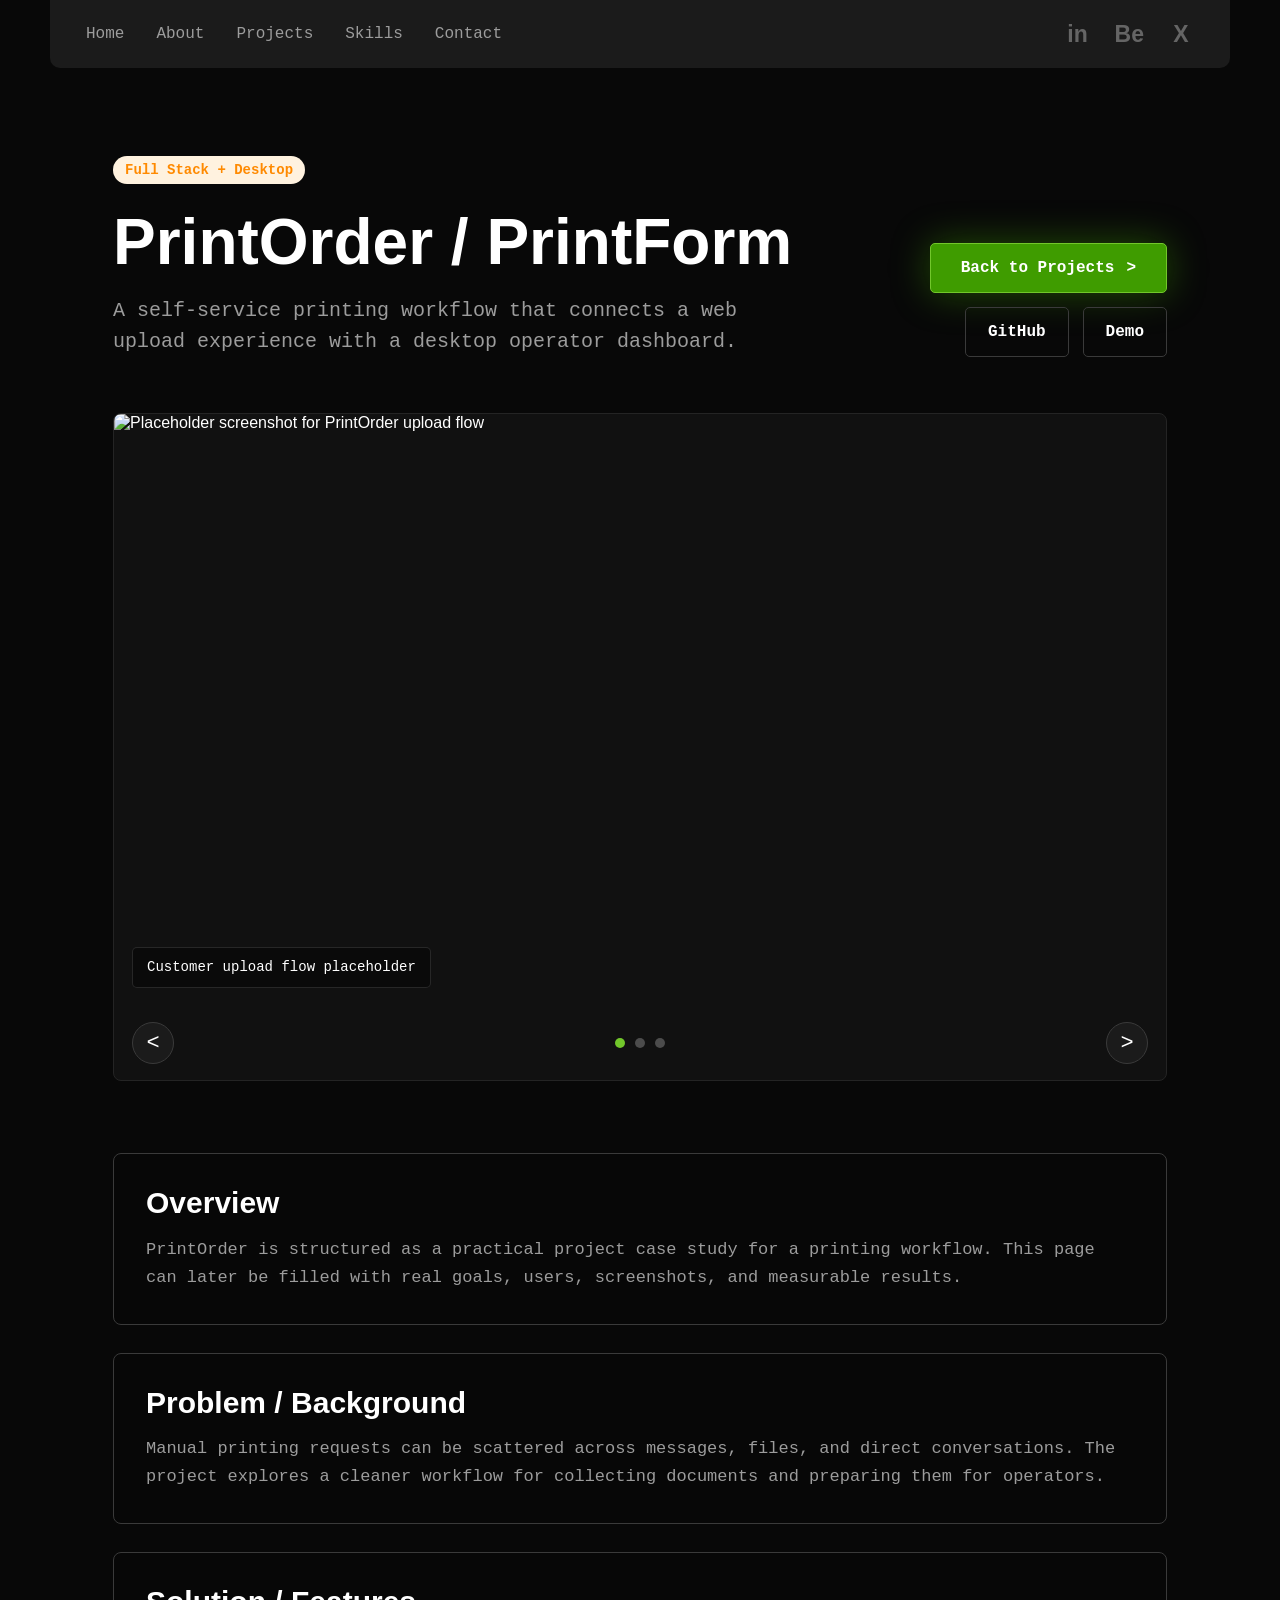
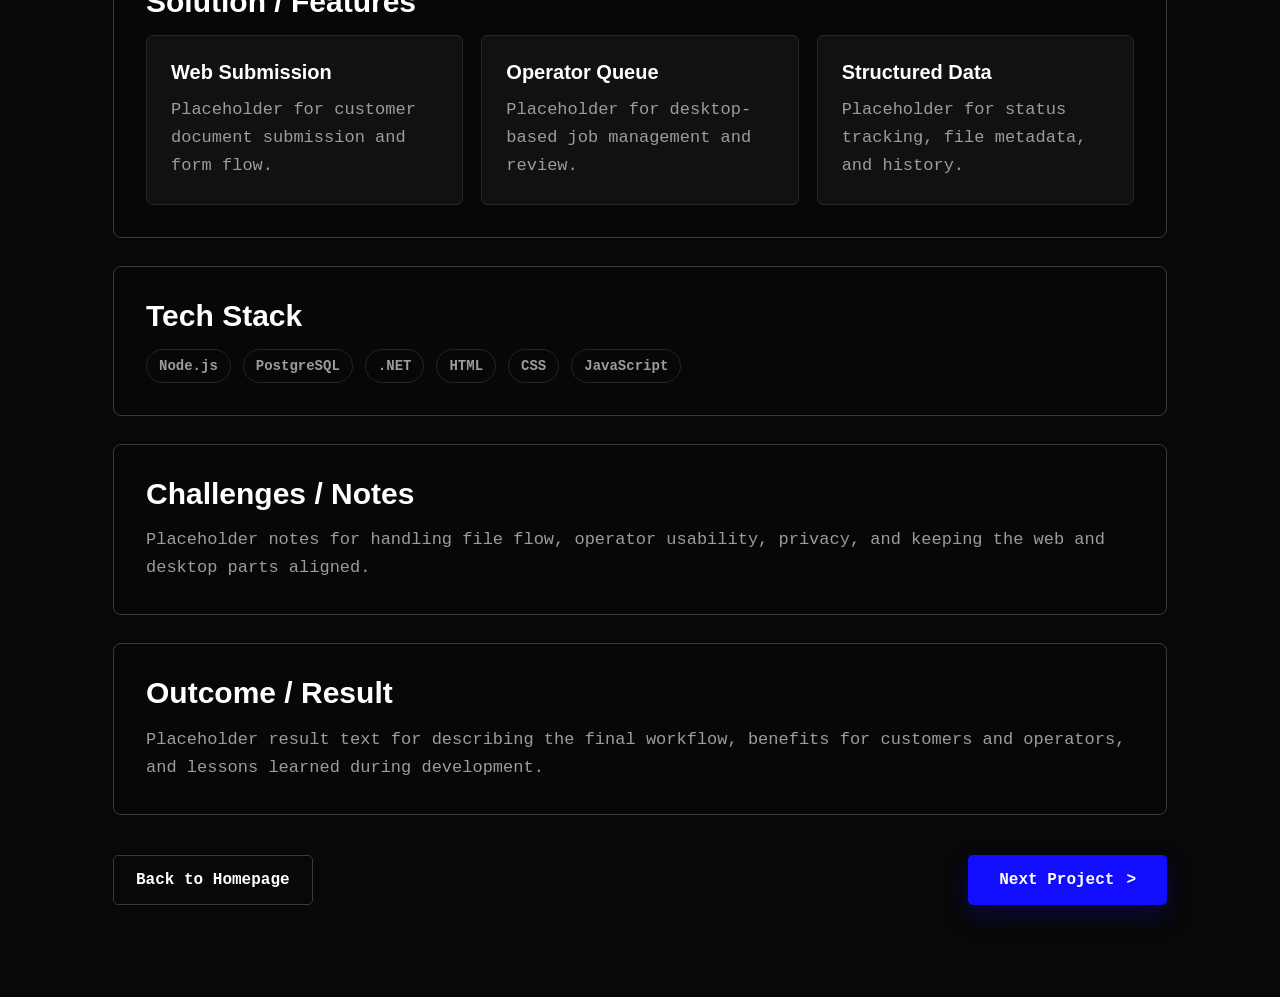
==== project-printorder.html @ 743b9566 "detail project" ====
<!doctype html>
<html lang="en">
  <head>
    <meta charset="UTF-8" />
    <meta name="viewport" content="width=device-width, initial-scale=1.0" />
    <title>PrintOrder Project</title>
    <link rel="stylesheet" href="styles.css" />
  </head>
  <body class="project-detail-page">
    <header class="site-header" aria-label="Primary navigation">
      <button
        class="nav-toggle"
        type="button"
        aria-label="Open navigation"
        aria-controls="primary-navigation"
        aria-expanded="false"
      >
        <span aria-hidden="true"></span>
        <span aria-hidden="true"></span>
        <span aria-hidden="true"></span>
      </button>

      <div class="nav-overlay" hidden></div>

      <div class="nav-shell" id="primary-navigation">
        <button class="nav-close" type="button" aria-label="Close navigation">
          <span aria-hidden="true">x</span>
        </button>

        <a class="nav-link" href="index.html#home">Home</a>
        <a class="nav-link" href="index.html#about">About</a>
        <a class="nav-link" href="index.html#projects">Projects</a>
        <a class="nav-link" href="index.html#skills">Skills</a>
        <a class="nav-link" href="index.html#contact">Contact</a>

        <div class="social-links" aria-label="Social links">
          <a href="#" aria-label="LinkedIn">in</a>
          <a href="#" aria-label="Behance">Be</a>
          <a href="#" aria-label="X">X</a>
        </div>
      </div>
    </header>

    <main>
      <section class="project-detail-header">
        <div class="section-container project-detail-header-grid">
          <div>
            <span class="project-tag tag-orange">Full Stack + Desktop</span>
            <h1>PrintOrder / PrintForm</h1>
            <p class="project-detail-summary">
              A self-service printing workflow that connects a web upload
              experience with a desktop operator dashboard.
            </p>
          </div>

          <div class="project-detail-actions">
            <a class="cta-button cta-green" href="index.html#projects">
              Back to Projects <span aria-hidden="true">&gt;</span>
            </a>
            <a class="detail-link-button" href="#">GitHub</a>
            <a class="detail-link-button" href="#">Demo</a>
          </div>
        </div>
      </section>

      <section class="project-gallery-section" aria-label="Project screenshots">
        <div class="section-container">
          <div class="project-gallery" data-gallery>
            <div class="project-gallery-viewport">
              <div class="project-gallery-track">
                <figure class="project-gallery-slide">
                  <img
                    src="https://images.unsplash.com/photo-1581291518857-4e27b48ff24e?auto=format&fit=crop&w=1400&q=85"
                    alt="Placeholder screenshot for PrintOrder upload flow"
                  />
                  <figcaption>Customer upload flow placeholder</figcaption>
                </figure>
                <figure class="project-gallery-slide">
                  <img
                    src="https://images.unsplash.com/photo-1551288049-bebda4e38f71?auto=format&fit=crop&w=1400&q=85"
                    alt="Placeholder screenshot for PrintOrder operator dashboard"
                  />
                  <figcaption>Operator dashboard placeholder</figcaption>
                </figure>
                <figure class="project-gallery-slide">
                  <img
                    src="https://images.unsplash.com/photo-1515879218367-8466d910aaa4?auto=format&fit=crop&w=1400&q=85"
                    alt="Placeholder screenshot for PrintOrder job detail"
                  />
                  <figcaption>Print job detail placeholder</figcaption>
                </figure>
              </div>
            </div>

            <div class="project-gallery-controls">
              <button type="button" data-gallery-prev aria-label="Previous screenshot">
                &lt;
              </button>
              <div class="project-gallery-dots" role="tablist" aria-label="Screenshot slides">
                <button type="button" data-gallery-dot aria-label="Show screenshot 1"></button>
                <button type="button" data-gallery-dot aria-label="Show screenshot 2"></button>
                <button type="button" data-gallery-dot aria-label="Show screenshot 3"></button>
              </div>
              <button type="button" data-gallery-next aria-label="Next screenshot">
                &gt;
              </button>
            </div>
          </div>
        </div>
      </section>

      <div class="section-container project-detail-content">
        <section class="project-detail-section">
          <h2>Overview</h2>
          <p>
            PrintOrder is structured as a practical project case study for a
            printing workflow. This page can later be filled with real goals,
            users, screenshots, and measurable results.
          </p>
        </section>

        <section class="project-detail-section">
          <h2>Problem / Background</h2>
          <p>
            Manual printing requests can be scattered across messages, files,
            and direct conversations. The project explores a cleaner workflow
            for collecting documents and preparing them for operators.
          </p>
        </section>

        <section class="project-detail-section">
          <h2>Solution / Features</h2>
          <div class="feature-grid">
            <article>
              <h3>Web Submission</h3>
              <p>Placeholder for customer document submission and form flow.</p>
            </article>
            <article>
              <h3>Operator Queue</h3>
              <p>Placeholder for desktop-based job management and review.</p>
            </article>
            <article>
              <h3>Structured Data</h3>
              <p>Placeholder for status tracking, file metadata, and history.</p>
            </article>
          </div>
        </section>

        <section class="project-detail-section">
          <h2>Tech Stack</h2>
          <div class="tech-stack-list">
            <span>Node.js</span>
            <span>PostgreSQL</span>
            <span>.NET</span>
            <span>HTML</span>
            <span>CSS</span>
            <span>JavaScript</span>
          </div>
        </section>

        <section class="project-detail-section">
          <h2>Challenges / Notes</h2>
          <p>
            Placeholder notes for handling file flow, operator usability,
            privacy, and keeping the web and desktop parts aligned.
          </p>
        </section>

        <section class="project-detail-section">
          <h2>Outcome / Result</h2>
          <p>
            Placeholder result text for describing the final workflow, benefits
            for customers and operators, and lessons learned during development.
          </p>
        </section>

        <nav class="project-bottom-nav" aria-label="Project navigation">
          <a class="detail-link-button" href="index.html#projects">Back to Homepage</a>
          <a class="cta-button cta-blue" href="project-cs-ticketing.html">
            Next Project <span aria-hidden="true">&gt;</span>
          </a>
        </nav>
      </div>
    </main>

    <script src="script.js"></script>
  </body>
</html>
---- styles.css ----
:root {
  --black: #080808;
  --panel: #1b1b1b;
  --white: #ffffff;
  --ink: #080808;
  --muted: #9c9c9c;
  --muted-on-light: #626262;
  --dark-muted: #777777;
  --line: #242424;
  --green: #3f9c00;
  --orange: #ff9f15;
  --blue: #120dff;
  --teal: #2eb99c;
  --container: 1472px;
  --content-container: 1054px;
}

* {
  box-sizing: border-box;
}

html {
  scroll-behavior: smooth;
}

body {
  margin: 0;
  background: var(--black);
  color: var(--white);
  font-family: Inter, Arial, Helvetica, sans-serif;
}

.hidden-field {
  display: none;
}

a {
  color: inherit;
  text-decoration: none;
}

a:focus-visible,
button:focus-visible {
  outline: 3px solid #72c72b;
  outline-offset: 4px;
}

img {
  display: block;
  max-width: 100%;
}

.section-container {
  width: min(var(--container), calc(100% - 48px));
  margin: 0 auto;
}

.site-header {
  position: sticky;
  top: 0;
  z-index: 10;
  background: var(--black);
}

.nav-toggle,
.nav-close {
  display: none;
}

.nav-overlay {
  position: fixed;
  inset: 0;
  z-index: 45;
  background: rgba(0, 0, 0, 0.62);
}

.nav-overlay[hidden] {
  display: none;
}

.nav-shell {
  width: min(1776px, calc(100% - 48px));
  min-height: 80px;
  margin: 0 auto;
  padding: 0 112px;
  background: var(--panel);
  border-radius: 0 0 10px 10px;
  display: flex;
  align-items: center;
  gap: 58px;
  color: var(--muted);
  font-family: "Courier New", Courier, monospace;
  font-size: 18px;
  line-height: 1;
}

.nav-link {
  white-space: nowrap;
  transition: color 160ms ease;
}

.nav-link:hover,
.nav-link:focus-visible {
  color: var(--white);
}

.social-links {
  margin-left: auto;
  display: flex;
  align-items: center;
  gap: 30px;
  font-family: Arial, Helvetica, sans-serif;
  font-size: 26px;
  font-weight: 800;
  color: #656565;
}

.social-links a {
  min-width: 26px;
  text-align: center;
  transition: color 160ms ease;
}

.social-links a:hover,
.social-links a:focus-visible {
  color: var(--white);
}

.hero-section {
  min-height: calc(100vh - 80px);
  padding-bottom: 28px;
  background: var(--black);
}

.hero-section .section-container {
  width: min(var(--content-container), calc(100% - 48px));
}

.hero-grid {
  min-height: 390px;
  padding-top: 42px;
  display: grid;
  grid-template-columns: minmax(0, 460px) minmax(300px, 360px);
  align-items: center;
  justify-content: space-between;
  gap: 64px;
}

.hero-copy {
  max-width: 460px;
}

.hero-copy h1 {
  margin: 0 0 20px;
  color: var(--white);
  font-size: clamp(40px, 3.4vw, 50px);
  line-height: 1.05;
  font-weight: 800;
}

.hero-copy p {
  max-width: 460px;
  margin: 0;
  color: var(--muted);
  font-family: "Courier New", Courier, monospace;
  font-size: 18px;
  line-height: 1.5;
}

.hero-copy .hero-subheading {
  margin-bottom: 14px;
  color: var(--white);
  font-size: 19px;
  font-weight: 700;
  line-height: 1.45;
}

.cta-button {
  width: fit-content;
  min-height: 47px;
  margin-top: 52px;
  padding: 0 30px;
  border-radius: 5px;
  display: inline-flex;
  align-items: center;
  justify-content: center;
  gap: 12px;
  color: var(--white);
  font-family: "Courier New", Courier, monospace;
  font-size: 16px;
  font-weight: 700;
  line-height: 1;
  border: 1px solid transparent;
  transition:
    transform 160ms ease,
    box-shadow 160ms ease,
    filter 160ms ease;
}

.hero-copy .cta-button {
  width: min(360px, 100%);
  min-width: 0;
  min-height: 62px;
  margin-top: 28px;
  padding: 0 32px;
  font-size: 19px;
}

.cta-button:hover,
.cta-button:focus-visible {
  transform: translateY(-2px);
  filter: brightness(1.04);
}

.cta-green {
  background: var(--green);
  border-color: #72c72b;
  box-shadow: 0 0 38px rgba(63, 156, 0, 0.46);
}

.cta-orange {
  background: var(--orange);
  box-shadow: 0 10px 24px rgba(255, 159, 21, 0.22);
}

.cta-blue {
  background: var(--blue);
  box-shadow: 0 10px 24px rgba(18, 13, 255, 0.22);
}

.cta-teal {
  background: var(--teal);
  box-shadow: 0 10px 24px rgba(46, 185, 156, 0.22);
}

.portrait-wrap {
  width: min(320px, 100%);
  aspect-ratio: 1;
  justify-self: end;
  border-radius: 50%;
  overflow: hidden;
  background: #27342e;
}

.portrait-wrap img {
  width: 100%;
  height: 100%;
  object-fit: cover;
  object-position: center top;
}

.focus-areas {
  margin-top: 4px;
}

.focus-areas > p {
  margin: 0 0 14px;
  color: var(--white);
  font-family: "Courier New", Courier, monospace;
  font-size: 18px;
  line-height: 1;
}

.focus-grid {
  display: grid;
  grid-template-columns: repeat(5, minmax(0, 1fr));
  gap: 18px;
}

.focus-card {
  min-height: 56px;
  padding: 10px 14px;
  border: 1px solid var(--line);
  border-radius: 8px;
  display: flex;
  align-items: center;
  justify-content: center;
  color: #5d5d5d;
  font-family: "Courier New", Courier, monospace;
  font-size: 17px;
  font-weight: 800;
  line-height: 1.25;
  text-align: center;
}

.about-section {
  background: var(--black);
  color: var(--white);
  padding: 72px 0 80px;
}

.about-section .section-container,
.project-section .section-container,
.skills-section .section-container {
  width: min(var(--content-container), calc(100% - 48px));
}

.about-section .section-heading h2,
.skills-section .section-heading h2 {
  color: var(--white);
}

.about-section .section-heading p,
.skills-section .section-heading p {
  color: var(--muted);
}

.about-section .section-heading {
  margin-bottom: 46px;
}

.about-layout {
  display: grid;
  gap: 32px;
  align-items: start;
}

.about-copy {
  display: grid;
  grid-template-columns: repeat(2, minmax(0, 1fr));
  gap: 28px;
}

.about-copy p {
  margin: 0;
  color: var(--muted);
  font-family: "Courier New", Courier, monospace;
  font-size: 18px;
  line-height: 1.6;
}

.about-highlight-grid {
  display: grid;
  grid-template-columns: repeat(3, minmax(0, 1fr));
  gap: 18px;
}

.about-card,
.skill-card {
  border: 1px solid #3a3a3a;
  border-radius: 5px;
  background: rgba(8, 8, 8, 0.24);
}

.about-card {
  min-height: 142px;
  padding: 24px 24px;
}

.about-card h3,
.skill-card h3 {
  margin: 0 0 14px;
  color: var(--white);
  font-size: 22px;
  line-height: 1.2;
  font-weight: 800;
}

.about-card p,
.skill-card p {
  margin: 0;
  color: var(--muted);
  font-family: "Courier New", Courier, monospace;
  font-size: 16px;
  line-height: 1.6;
}

.project-section {
  background: #ffffff;
  color: var(--ink);
  padding: 92px 0 142px;
}

.section-heading {
  max-width: 690px;
  margin: 0 auto 72px;
  text-align: center;
}

.section-heading h2 {
  margin: 0 0 14px;
  color: var(--ink);
  font-size: clamp(36px, 4vw, 44px);
  line-height: 1.1;
  font-weight: 800;
}

.section-heading p {
  margin: 0;
  color: var(--muted-on-light);
  font-family: "Courier New", Courier, monospace;
  font-size: 18px;
  line-height: 1.6;
}

.project-row {
  display: grid;
  grid-template-columns: minmax(0, 470px) minmax(0, 526px);
  align-items: center;
  justify-content: space-between;
  gap: 58px;
  margin-top: 94px;
}

.section-heading + .project-row {
  margin-top: 0;
}

.project-row-reverse {
  grid-template-columns: minmax(0, 526px) minmax(0, 470px);
}

.project-row-reverse .project-copy {
  order: 2;
}

.project-row-reverse .project-image {
  order: 1;
}

.project-copy {
  max-width: 510px;
}

.project-tag {
  min-height: 28px;
  padding: 7px 12px;
  border-radius: 999px;
  display: inline-flex;
  align-items: center;
  font-family: "Courier New", Courier, monospace;
  font-size: 14px;
  font-weight: 700;
  line-height: 1;
}

.tag-orange {
  background: #fff2df;
  color: #ff8a00;
}

.tag-blue {
  background: #e8efff;
  color: #000dff;
}

.tag-teal {
  background: #e5fff7;
  color: #14a98b;
}

.project-copy h3 {
  margin: 26px 0 14px;
  color: var(--ink);
  font-size: 30px;
  line-height: 1.14;
  font-weight: 800;
}

.project-copy p {
  margin: 0;
  color: var(--muted-on-light);
  font-family: "Courier New", Courier, monospace;
  font-size: 18px;
  line-height: 1.55;
}

.project-stack {
  margin-top: 16px !important;
  color: var(--dark-muted) !important;
  font-size: 16px !important;
  font-weight: 700;
}

.project-copy .cta-button {
  margin-top: 34px;
}

.project-image {
  width: 100%;
  aspect-ratio: 526 / 354;
  border-radius: 6px;
  object-fit: cover;
  box-shadow: 0 18px 48px rgba(8, 8, 8, 0.06);
}

.skills-section {
  background: var(--black);
  color: var(--white);
  padding: 92px 0 112px;
}

.skills-grid {
  display: grid;
  grid-template-columns: repeat(5, minmax(0, 1fr));
  gap: 20px;
}

.skill-card {
  min-height: 178px;
  padding: 28px 22px;
}

.contact-section {
  background: var(--black);
  color: var(--white);
  padding: 92px 0 0;
}

.contact-section .section-container {
  width: min(var(--content-container), calc(100% - 48px));
}

.contact-section .section-heading {
  max-width: 860px;
  margin-bottom: 72px;
}

.contact-section .section-heading h2 {
  color: var(--white);
}

.contact-section .section-heading p {
  color: var(--muted);
  font-size: 23px;
  line-height: 1.55;
}

.contact-form {
  width: min(560px, 100%);
  margin: 0 auto;
  display: grid;
  gap: 30px;
}

.form-field {
  display: grid;
  gap: 10px;
  color: var(--white);
  font-family: "Courier New", Courier, monospace;
  font-size: 19px;
  font-weight: 700;
}

.form-field input,
.form-field textarea {
  width: 100%;
  border: 1px solid #d7d7d7;
  border-radius: 5px;
  background: #f4f4f4;
  color: var(--ink);
  font: 20px/1.4 "Courier New", Courier, monospace;
  outline: none;
  transition:
    border-color 160ms ease,
    box-shadow 160ms ease;
}

.form-field input {
  min-height: 64px;
  padding: 0 20px;
}

.form-field textarea {
  min-height: 192px;
  padding: 18px 20px;
  resize: vertical;
}

.form-field input::placeholder,
.form-field textarea::placeholder {
  color: #626262;
}

.form-field input:focus,
.form-field textarea:focus {
  border-color: #72c72b;
  box-shadow: 0 0 0 3px rgba(63, 156, 0, 0.2);
}

.form-field input:focus-visible,
.form-field textarea:focus-visible {
  outline: 3px solid #72c72b;
  outline-offset: 2px;
}

.contact-submit {
  width: 100%;
  min-height: 80px;
  margin-top: 4px;
  font-size: 24px;
  box-shadow: 0 22px 46px rgba(63, 156, 0, 0.3);
}

.contact-footer {
  min-height: 120px;
  margin-top: 118px;
  background: var(--panel);
  display: flex;
  align-items: center;
  justify-content: center;
}

.contact-footer p {
  margin: 0;
  color: var(--muted);
  font-family: "Courier New", Courier, monospace;
  font-size: 20px;
}

.contact-footer span {
  color: #ff3f36;
}

.thank-you-page {
  min-height: 100vh;
  background: var(--black);
}

.success-shell {
  min-height: 100vh;
  padding: 48px 24px;
  display: flex;
  align-items: center;
  justify-content: center;
}

.success-panel {
  width: min(560px, 100%);
  text-align: center;
}

.success-kicker {
  margin: 0 0 18px;
  color: var(--green);
  font-family: "Courier New", Courier, monospace;
  font-size: 18px;
  font-weight: 700;
}

.success-panel h1 {
  margin: 0 0 22px;
  color: var(--white);
  font-size: clamp(44px, 6vw, 64px);
  line-height: 1.05;
  font-weight: 800;
}

.success-panel p {
  margin: 0 auto;
  color: var(--muted);
  font-family: "Courier New", Courier, monospace;
  font-size: 19px;
  line-height: 1.6;
}

.success-button {
  min-width: 260px;
  min-height: 64px;
  margin-top: 38px;
  font-size: 18px;
  box-shadow: 0 18px 42px rgba(63, 156, 0, 0.28);
}

@media (max-width: 1280px) {
  .nav-shell {
    width: min(1180px, calc(100% - 48px));
    min-height: 68px;
    padding: 0 36px;
    gap: 32px;
    font-size: 16px;
  }

  .social-links {
    gap: 24px;
    font-size: 23px;
  }

  .hero-grid {
    gap: 52px;
  }

  .focus-grid,
  .skills-grid {
    gap: 18px;
  }

  .focus-card {
    font-size: 15px;
  }
}

@media (max-width: 960px) {
  .nav-shell {
    min-height: auto;
    padding: 16px 20px;
    flex-wrap: wrap;
    row-gap: 14px;
  }

  .social-links {
    width: 100%;
    margin-left: 0;
    justify-content: flex-start;
    font-size: 22px;
  }

  .hero-section {
    min-height: auto;
    padding-bottom: 42px;
  }

  .hero-grid {
    min-height: auto;
    padding-top: 48px;
    grid-template-columns: 1fr;
  }

  .portrait-wrap {
    width: min(320px, 100%);
    justify-self: start;
  }

  .hero-copy .cta-button {
    width: min(360px, 100%);
    min-width: 0;
  }

  .focus-grid {
    grid-template-columns: repeat(2, minmax(0, 1fr));
  }

  .about-layout,
  .project-row,
  .project-row-reverse {
    grid-template-columns: 1fr;
    gap: 34px;
  }

  .project-row,
  .project-row-reverse {
    margin-top: 82px;
  }

  .project-row-reverse .project-copy,
  .project-row-reverse .project-image {
    order: initial;
  }

  .about-highlight-grid {
    grid-template-columns: repeat(3, minmax(0, 1fr));
  }

  .project-image {
    max-width: 680px;
  }

  .skills-grid {
    grid-template-columns: repeat(2, minmax(0, 1fr));
  }
}

@media (max-width: 640px) {
  .section-container {
    width: min(var(--container), calc(100% - 32px));
  }

  .hero-section .section-container,
  .about-section .section-container,
  .project-section .section-container,
  .skills-section .section-container,
  .contact-section .section-container {
    width: min(var(--content-container), calc(100% - 32px));
  }

  .site-header {
    position: sticky;
    min-height: 56px;
    padding: 0 16px;
    display: flex;
    align-items: center;
    justify-content: flex-end;
    z-index: 40;
    background: var(--black);
  }

  .nav-open {
    overflow: hidden;
  }

  .nav-toggle {
    width: 42px;
    height: 42px;
    padding: 0;
    border: 1px solid var(--line);
    border-radius: 6px;
    background: var(--panel);
    display: inline-flex;
    flex-direction: column;
    align-items: center;
    justify-content: center;
    gap: 5px;
    color: var(--white);
    cursor: pointer;
  }

  .nav-toggle span {
    width: 18px;
    height: 2px;
    border-radius: 999px;
    background: currentColor;
  }

  .nav-shell {
    position: fixed;
    inset: 0 auto 0 0;
    z-index: 50;
    width: min(300px, 84vw);
    min-height: 100dvh;
    margin: 0;
    padding: 20px 22px 28px;
    border-radius: 0 10px 10px 0;
    display: flex;
    flex-direction: column;
    align-items: flex-start;
    flex-wrap: nowrap;
    gap: 24px;
    overflow-y: auto;
    font-size: 17px;
    white-space: nowrap;
    transform: translateX(-100%);
    box-shadow: 24px 0 60px rgba(0, 0, 0, 0.46);
    transition: transform 180ms ease;
  }

  .nav-open .nav-shell {
    transform: translateX(0);
  }

  .nav-close {
    width: 38px;
    height: 38px;
    margin: 0 0 12px auto;
    padding: 0;
    border: 1px solid var(--line);
    border-radius: 6px;
    background: #111111;
    display: inline-flex;
    align-items: center;
    justify-content: center;
    color: var(--muted);
    font-family: Arial, Helvetica, sans-serif;
    font-size: 22px;
    font-weight: 700;
    line-height: 1;
    cursor: pointer;
  }

  .nav-link {
    width: 100%;
    padding: 8px 0;
    flex: 0 0 auto;
  }

  .social-links {
    width: 100%;
    margin: auto 0 0;
    padding-top: 24px;
    border-top: 1px solid var(--line);
    justify-content: flex-start;
    gap: 22px;
    font-size: 22px;
  }

  .social-links a {
    min-width: 20px;
  }

  .hero-section {
    padding-bottom: 44px;
  }

  .hero-grid {
    padding-top: 34px;
    gap: 26px;
    text-align: center;
  }

  .hero-copy {
    max-width: 100%;
  }

  .hero-copy h1 {
    margin-bottom: 18px;
    font-size: clamp(32px, 9vw, 36px);
  }

  .hero-copy p {
    max-width: 100%;
    font-size: 16px;
    line-height: 1.55;
  }

  .hero-copy .hero-subheading {
    font-size: 17px;
  }

  .hero-copy .cta-button {
    width: 100%;
    min-height: 56px;
    margin-top: 26px;
    padding: 0 22px;
    font-size: 16px;
  }

  .portrait-wrap {
    width: min(220px, 64vw);
    justify-self: center;
    order: -1;
  }

  .focus-areas {
    margin-top: 28px;
  }

  .focus-areas > p {
    margin-bottom: 14px;
    font-size: 15px;
    text-align: center;
  }

  .focus-grid {
    grid-template-columns: repeat(2, minmax(0, 1fr));
    gap: 12px;
  }

  .focus-card {
    min-height: 58px;
    padding: 10px 12px;
    font-size: 14px;
  }

  .focus-card:last-child {
    grid-column: 1 / -1;
  }

  .about-section {
    padding: 56px 0 72px;
  }

  .project-section,
  .skills-section {
    padding: 56px 0 82px;
  }

  .contact-section {
    padding: 56px 0 0;
  }

  .section-heading {
    max-width: 100%;
    margin-bottom: 42px;
    text-align: left;
  }

  .section-heading h2 {
    font-size: 34px;
  }

  .contact-section .section-heading {
    margin-bottom: 38px;
    text-align: center;
  }

  .contact-section .section-heading p {
    font-size: 16px;
    line-height: 1.6;
  }

  .section-heading p,
  .about-copy p,
  .project-copy p {
    font-size: 15px;
    line-height: 1.6;
  }

  .about-layout,
  .about-copy,
  .about-highlight-grid,
  .skills-grid {
    grid-template-columns: 1fr;
    gap: 18px;
  }

  .about-card,
  .skill-card {
    min-height: auto;
    padding: 24px;
  }

  .about-card h3,
  .skill-card h3 {
    font-size: 20px;
  }

  .about-card p,
  .skill-card p {
    font-size: 15px;
  }

  .project-row,
  .project-row-reverse {
    gap: 22px;
    margin-top: 62px;
  }

  .section-heading + .project-row {
    margin-top: 0;
  }

  .project-row .project-copy,
  .project-row-reverse .project-copy,
  .project-row-reverse .project-image {
    order: initial;
  }

  .project-row .project-image,
  .project-row-reverse .project-image {
    order: -1;
  }

  .project-copy {
    max-width: 100%;
  }

  .project-copy h3 {
    margin: 18px 0 10px;
    font-size: 25px;
  }

  .project-tag {
    min-height: 24px;
    padding: 6px 10px;
    font-size: 12px;
  }

  .project-stack {
    font-size: 14px !important;
  }

  .project-image {
    aspect-ratio: 16 / 10;
    border-radius: 5px;
  }

  .contact-form {
    gap: 22px;
  }

  .form-field {
    gap: 8px;
    font-size: 15px;
  }

  .form-field input,
  .form-field textarea {
    font-size: 15px;
  }

  .form-field input {
    min-height: 52px;
    padding: 0 14px;
  }

  .form-field textarea {
    min-height: 150px;
    padding: 14px;
  }

  .contact-submit.cta-button {
    min-height: 58px;
    margin-top: 2px;
    font-size: 18px;
  }

  .contact-footer {
    min-height: 86px;
    margin-top: 72px;
  }

  .contact-footer p {
    font-size: 16px;
  }

  .success-shell {
    padding: 40px 16px;
  }

  .success-kicker {
    font-size: 15px;
  }

  .success-panel h1 {
    font-size: 38px;
  }

  .success-panel p {
    font-size: 15px;
  }

  .success-button {
    width: 100%;
    min-width: 0;
    min-height: 56px;
    margin-top: 30px;
    font-size: 16px;
  }

  .cta-button {
    width: 100%;
    min-height: 50px;
    margin-top: 26px;
    font-size: 14px;
  }
}

.recaptcha-wrapper {
  display: flex;
  justify-content: center;
  width: 100%;
  margin: 12px 0 8px;
}

.project-detail-page {
  background: var(--black);
  color: var(--white);
  overflow-x: hidden;
}

.project-detail-page .section-container {
  width: min(var(--content-container), calc(100% - 48px));
}

.project-detail-header {
  padding: 88px 0 56px;
  background: var(--black);
}

.project-detail-header-grid {
  display: grid;
  grid-template-columns: minmax(0, 1fr) minmax(240px, 300px);
  gap: 48px;
  align-items: end;
}

.project-detail-header h1 {
  max-width: 760px;
  margin: 26px 0 20px;
  color: var(--white);
  font-size: clamp(42px, 5vw, 68px);
  line-height: 1.02;
  font-weight: 800;
  overflow-wrap: anywhere;
}

.project-detail-summary {
  max-width: 720px;
  margin: 0;
  color: var(--muted);
  font-family: "Courier New", Courier, monospace;
  font-size: 20px;
  line-height: 1.55;
}

.project-detail-actions,
.project-bottom-nav {
  display: flex;
  flex-wrap: wrap;
  gap: 14px;
}

.project-detail-actions {
  justify-content: flex-end;
}

.project-detail-actions .cta-button,
.project-bottom-nav .cta-button {
  min-height: 50px;
  margin-top: 0;
}

.detail-link-button {
  min-height: 50px;
  padding: 0 22px;
  border: 1px solid #3a3a3a;
  border-radius: 5px;
  display: inline-flex;
  align-items: center;
  justify-content: center;
  color: var(--white);
  font-family: "Courier New", Courier, monospace;
  font-size: 16px;
  font-weight: 700;
  line-height: 1;
  transition:
    border-color 160ms ease,
    color 160ms ease,
    transform 160ms ease;
}

.detail-link-button:hover,
.detail-link-button:focus-visible {
  border-color: #72c72b;
  color: #72c72b;
  transform: translateY(-2px);
}

.project-gallery-section {
  padding: 0 0 72px;
}

.project-gallery {
  border: 1px solid var(--line);
  border-radius: 8px;
  background: #111111;
  overflow: hidden;
}

.project-gallery-viewport {
  overflow: hidden;
}

.project-gallery-track {
  display: flex;
  transition: transform 220ms ease;
}

.project-gallery-slide {
  min-width: 100%;
  margin: 0;
  position: relative;
}

.project-gallery-slide img {
  width: 100%;
  aspect-ratio: 16 / 9;
  object-fit: cover;
}

.project-gallery-slide figcaption {
  position: absolute;
  left: 18px;
  bottom: 18px;
  max-width: calc(100% - 36px);
  padding: 10px 14px;
  border: 1px solid rgba(255, 255, 255, 0.12);
  border-radius: 5px;
  background: rgba(8, 8, 8, 0.76);
  color: var(--white);
  font-family: "Courier New", Courier, monospace;
  font-size: 14px;
  line-height: 1.35;
}

.project-gallery-controls {
  min-height: 70px;
  padding: 16px 18px;
  display: flex;
  align-items: center;
  justify-content: space-between;
  gap: 16px;
}

.project-gallery-controls > button {
  width: 42px;
  height: 42px;
  padding: 0;
  border: 1px solid #3a3a3a;
  border-radius: 50%;
  background: var(--panel);
  display: inline-flex;
  align-items: center;
  justify-content: center;
  color: var(--white);
  font-family: "Courier New", Courier, monospace;
  font-size: 22px;
  cursor: pointer;
}

.project-gallery-dots {
  display: flex;
  align-items: center;
  justify-content: center;
  gap: 10px;
}

.project-gallery-dots button {
  width: 10px;
  height: 10px;
  padding: 0;
  border: 0;
  border-radius: 50%;
  background: #4c4c4c;
  cursor: pointer;
}

.project-gallery-dots button.is-active {
  background: #72c72b;
}

.project-detail-content {
  display: grid;
  gap: 28px;
  padding-bottom: 92px;
}

.project-detail-section {
  padding: 32px;
  border: 1px solid #3a3a3a;
  border-radius: 8px;
  background: rgba(8, 8, 8, 0.24);
}

.project-detail-section h2 {
  margin: 0 0 16px;
  color: var(--white);
  font-size: 30px;
  line-height: 1.12;
  font-weight: 800;
}

.project-detail-section p {
  margin: 0;
  color: var(--muted);
  font-family: "Courier New", Courier, monospace;
  font-size: 17px;
  line-height: 1.65;
}

.feature-grid {
  display: grid;
  grid-template-columns: repeat(3, minmax(0, 1fr));
  gap: 18px;
}

.feature-grid article {
  min-height: 150px;
  padding: 24px;
  border: 1px solid var(--line);
  border-radius: 6px;
  background: #111111;
}

.feature-grid h3 {
  margin: 0 0 12px;
  color: var(--white);
  font-size: 20px;
  line-height: 1.2;
  font-weight: 800;
}

.tech-stack-list {
  display: flex;
  flex-wrap: wrap;
  gap: 12px;
}

.tech-stack-list span {
  min-height: 34px;
  padding: 8px 12px;
  border: 1px solid var(--line);
  border-radius: 999px;
  display: inline-flex;
  align-items: center;
  color: var(--muted);
  font-family: "Courier New", Courier, monospace;
  font-size: 14px;
  font-weight: 700;
  line-height: 1;
}

.project-bottom-nav {
  justify-content: space-between;
  align-items: center;
  padding-top: 12px;
}

@media (max-width: 960px) {
  .project-detail-header-grid {
    grid-template-columns: 1fr;
    align-items: start;
  }

  .project-detail-actions {
    justify-content: flex-start;
  }

  .feature-grid {
    grid-template-columns: 1fr;
  }
}

@media (max-width: 640px) {
  .project-detail-page .section-container {
    width: min(var(--content-container), calc(100% - 32px));
  }

  .project-detail-header-grid,
  .project-gallery,
  .project-detail-content {
    max-width: calc(100vw - 32px);
  }

  .project-detail-header {
    padding: 54px 0 38px;
  }

  .project-detail-header h1 {
    max-width: 11ch;
    margin: 18px 0 14px;
    font-size: 32px;
  }

  .project-detail-summary,
  .project-detail-section p {
    font-size: 15px;
  }

  .project-detail-summary {
    max-width: 38ch;
  }

  .project-detail-actions,
  .project-bottom-nav {
    display: grid;
    grid-template-columns: 1fr;
  }

  .detail-link-button,
  .project-detail-actions .cta-button,
  .project-bottom-nav .cta-button {
    width: 100%;
  }

  .project-gallery-section {
    padding-bottom: 44px;
  }

  .project-gallery-slide img {
    aspect-ratio: 4 / 3;
  }

  .project-gallery-slide figcaption {
    position: static;
    max-width: none;
    border-width: 1px 0 0;
    border-radius: 0;
    background: #111111;
  }

  .project-detail-content {
    gap: 18px;
    padding-bottom: 56px;
  }

  .project-detail-section {
    padding: 24px;
  }

  .project-detail-section h2 {
    font-size: 24px;
  }
}
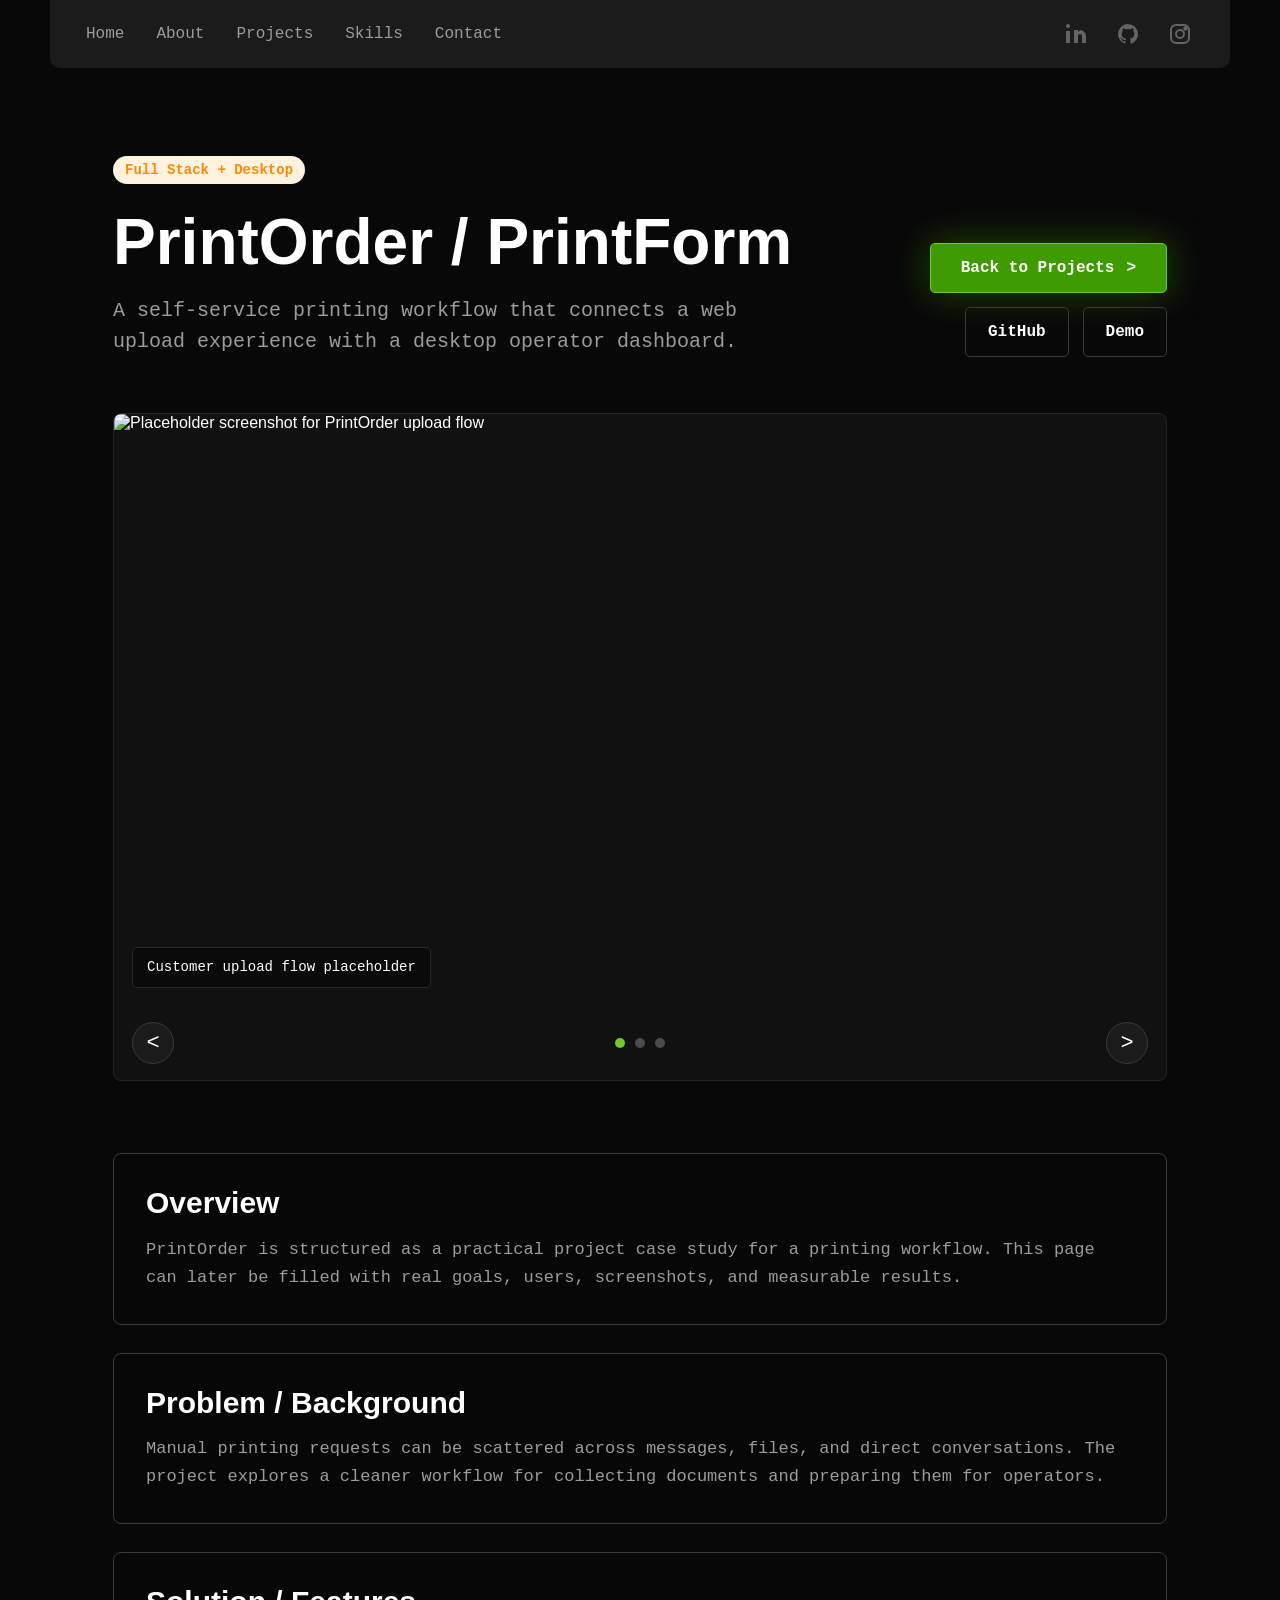
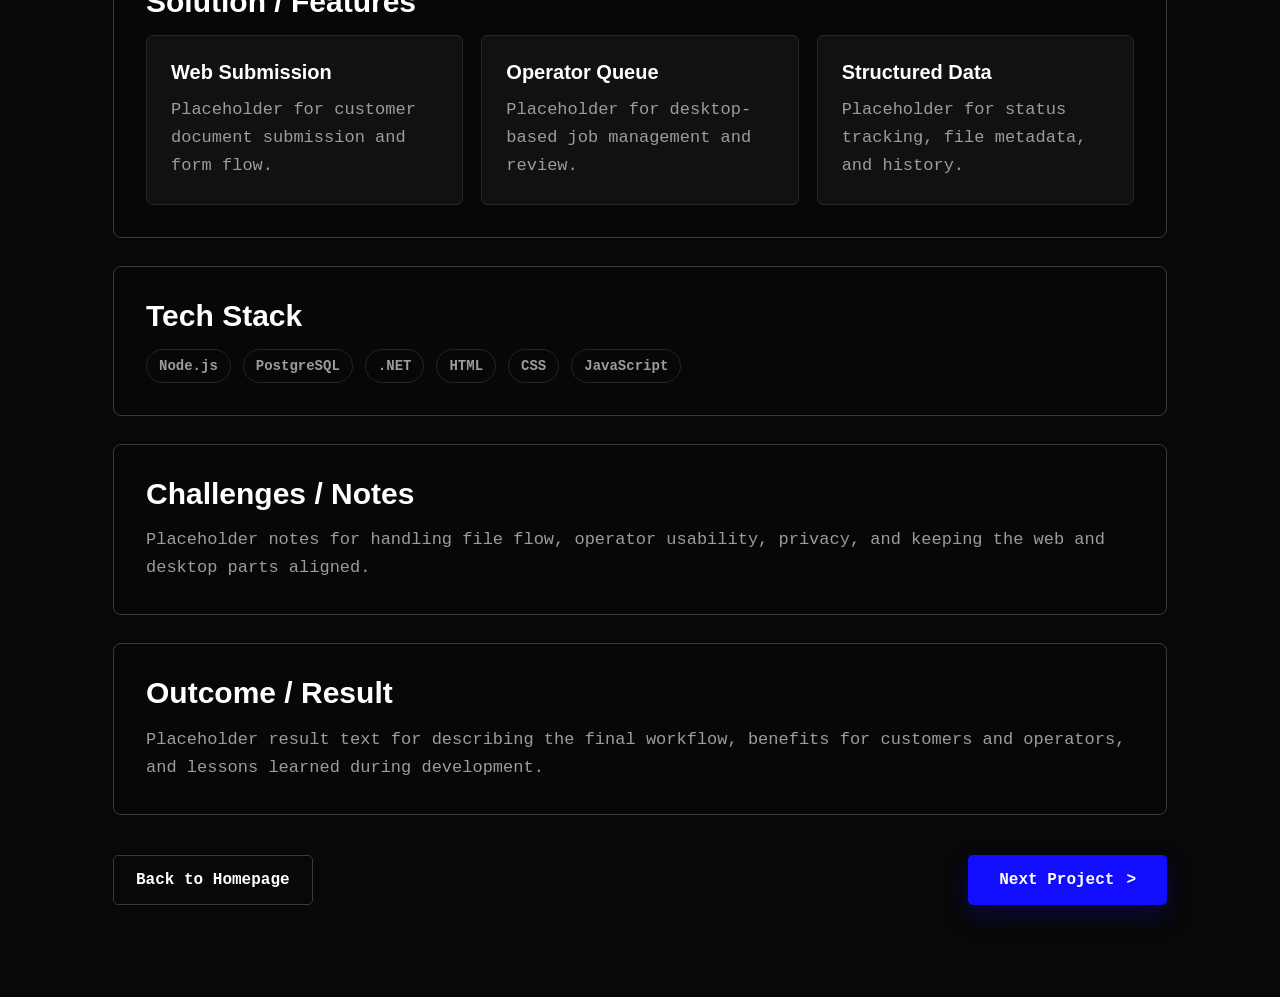
==== commit 02abdcb6: "detail project" ====
--- a/project-printorder.html
+++ b/project-printorder.html
@@ -34,9 +34,40 @@
         <a class="nav-link" href="index.html#contact">Contact</a>
 
         <div class="social-links" aria-label="Social links">
-          <a href="#" aria-label="LinkedIn">in</a>
-          <a href="#" aria-label="Behance">Be</a>
-          <a href="#" aria-label="X">X</a>
+          <a
+            href="https://www.linkedin.com/in/yefta-yosia-asyel/"
+            aria-label="LinkedIn"
+            target="_blank"
+            rel="noopener noreferrer"
+          >
+            <svg aria-hidden="true" viewBox="0 0 24 24">
+              <path d="M16 8a6 6 0 0 1 6 6v7h-4v-7a2 2 0 0 0-4 0v7h-4v-13h4v2a5 5 0 0 1 4-2z" />
+              <path d="M2 9h4v12h-4z" />
+              <circle cx="4" cy="4" r="2" />
+            </svg>
+          </a>
+          <a
+            href="https://github.com/yeftakun"
+            aria-label="GitHub"
+            target="_blank"
+            rel="noopener noreferrer"
+          >
+            <svg aria-hidden="true" viewBox="0 0 24 24">
+              <path d="M12 2a10 10 0 0 0-3.16 19.49c.5.09.68-.22.68-.48v-1.7c-2.78.61-3.37-1.18-3.37-1.18-.45-1.16-1.11-1.47-1.11-1.47-.91-.62.07-.61.07-.61 1 .07 1.53 1.03 1.53 1.03.9 1.52 2.35 1.08 2.92.83.09-.65.35-1.08.64-1.33-2.22-.25-4.55-1.11-4.55-4.94 0-1.09.39-1.98 1.03-2.68-.1-.25-.45-1.27.1-2.65 0 0 .84-.27 2.75 1.02a9.54 9.54 0 0 1 5 0c1.91-1.29 2.75-1.02 2.75-1.02.55 1.38.2 2.4.1 2.65.64.7 1.03 1.59 1.03 2.68 0 3.84-2.34 4.69-4.57 4.94.36.31.68.92.68 1.86v2.76c0 .27.18.58.69.48a10 10 0 0 0-3.17-19.49z" />
+            </svg>
+          </a>
+          <a
+            href="https://www.instagram.com/yeftaasyel_/"
+            aria-label="Instagram"
+            target="_blank"
+            rel="noopener noreferrer"
+          >
+            <svg aria-hidden="true" viewBox="0 0 24 24">
+              <rect x="3" y="3" width="18" height="18" rx="5" />
+              <circle cx="12" cy="12" r="4" />
+              <circle cx="17.5" cy="6.5" r="1.2" />
+            </svg>
+          </a>
         </div>
       </div>
     </header>
@@ -176,7 +207,7 @@
 
         <nav class="project-bottom-nav" aria-label="Project navigation">
           <a class="detail-link-button" href="index.html#projects">Back to Homepage</a>
-          <a class="cta-button cta-blue" href="project-cs-ticketing.html">
+          <a class="cta-button cta-blue" href="project-book-room.html">
             Next Project <span aria-hidden="true">&gt;</span>
           </a>
         </nav>
--- a/styles.css
+++ b/styles.css
@@ -108,17 +108,30 @@
   margin-left: auto;
   display: flex;
   align-items: center;
-  gap: 30px;
-  font-family: Arial, Helvetica, sans-serif;
-  font-size: 26px;
-  font-weight: 800;
+  gap: 24px;
   color: #656565;
 }
 
 .social-links a {
-  min-width: 26px;
-  text-align: center;
+  width: 28px;
+  height: 28px;
+  display: inline-flex;
+  align-items: center;
+  justify-content: center;
   transition: color 160ms ease;
+}
+
+.social-links svg {
+  width: 24px;
+  height: 24px;
+  display: block;
+  fill: currentColor;
+}
+
+.social-links a[aria-label="Instagram"] svg {
+  fill: none;
+  stroke: currentColor;
+  stroke-width: 2;
 }
 
 .social-links a:hover,
@@ -673,7 +686,6 @@
 
   .social-links {
     gap: 24px;
-    font-size: 23px;
   }
 
   .hero-grid {
@@ -702,7 +714,6 @@
     width: 100%;
     margin-left: 0;
     justify-content: flex-start;
-    font-size: 22px;
   }
 
   .hero-section {
@@ -869,11 +880,16 @@
     border-top: 1px solid var(--line);
     justify-content: flex-start;
     gap: 22px;
-    font-size: 22px;
   }
 
   .social-links a {
-    min-width: 20px;
+    width: 24px;
+    height: 24px;
+  }
+
+  .social-links svg {
+    width: 22px;
+    height: 22px;
   }
 
   .hero-section {
